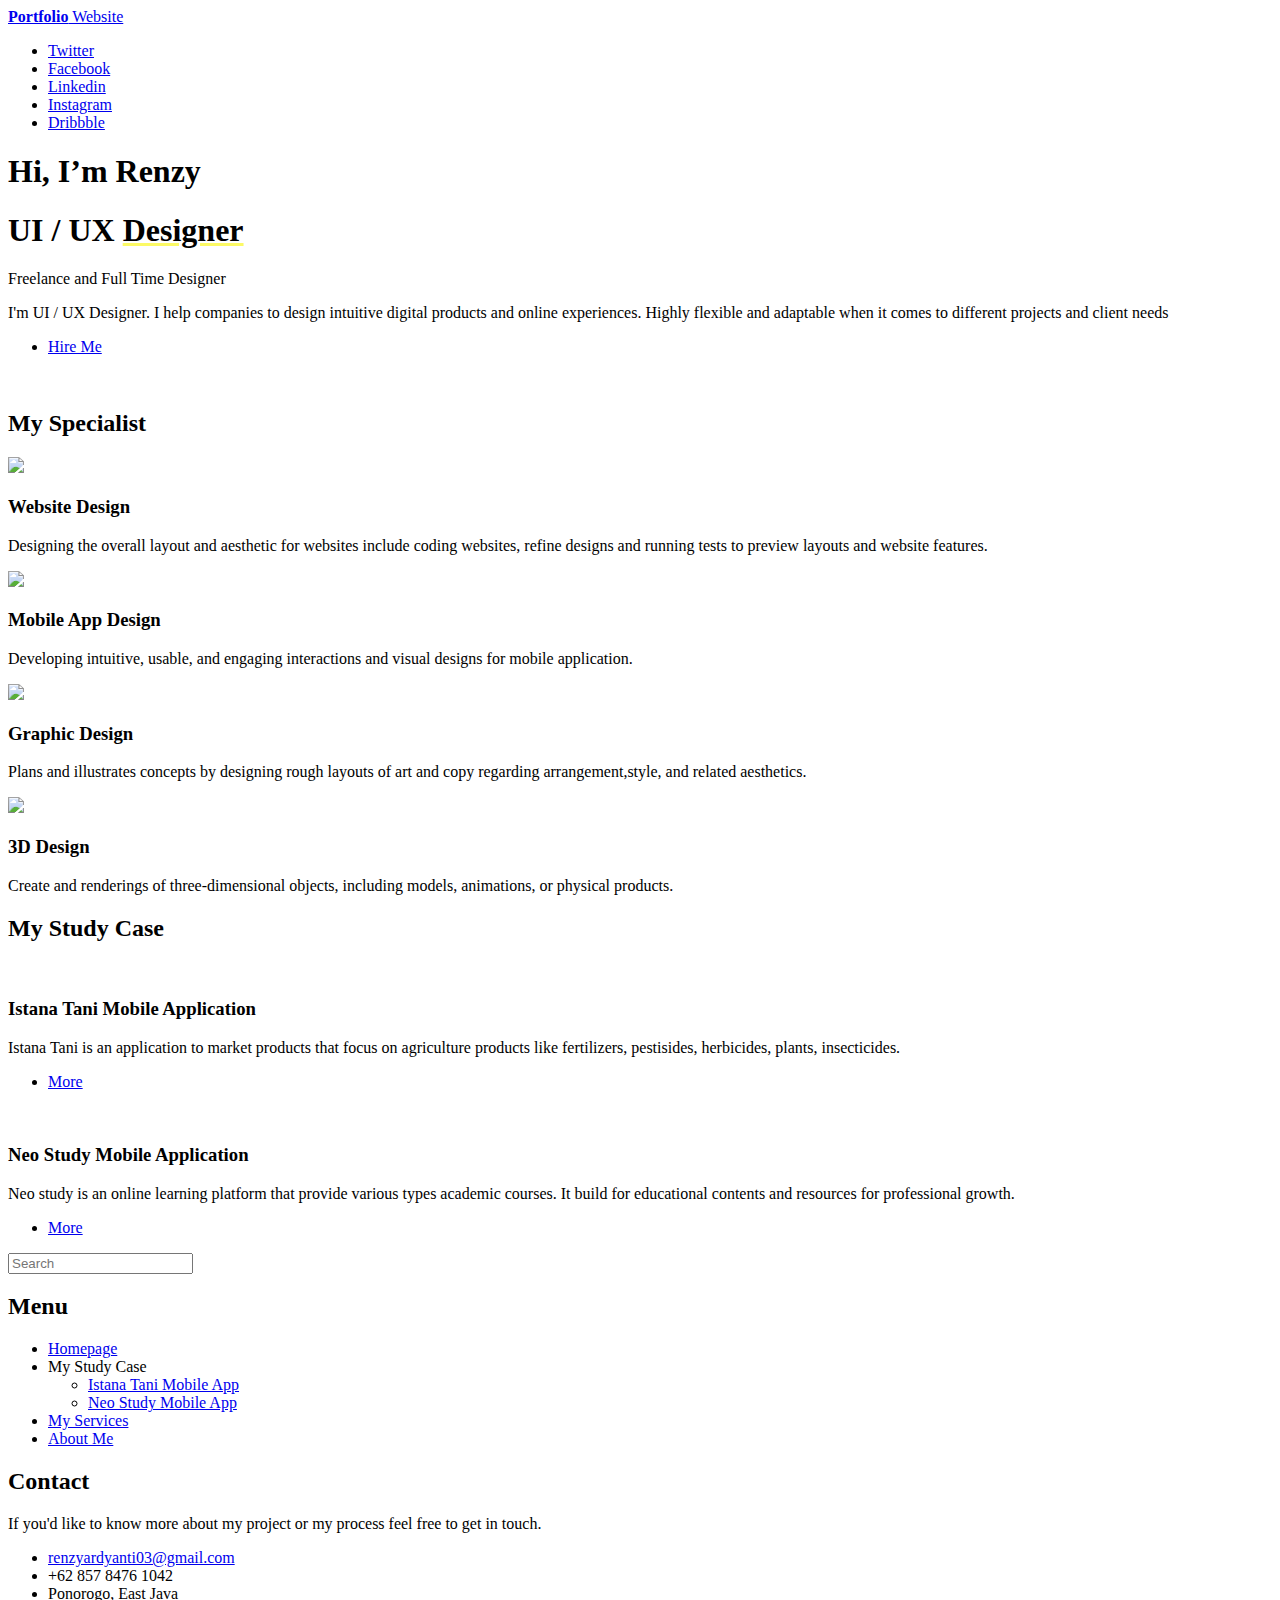
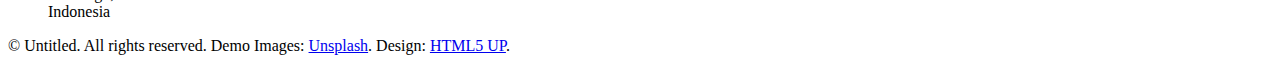
==== index.html @ 9e303e7f "Add files via upload" ====
<!DOCTYPE HTML>
<!--
	Editorial by HTML5 UP
	html5up.net | @ajlkn
	Free for personal and commercial use under the CCA 3.0 license (html5up.net/license)
-->
<html>
	<head>
		<title>Portofolio Website UI UX</title>
		<meta charset="utf-8" />
		<meta name="viewport" content="width=device-width, initial-scale=1, user-scalable=no" />
		<link rel="stylesheet" href="assets/css/main.css" />
	</head>
	<body class="is-preload">

		<!-- Wrapper -->
			<div id="wrapper">

				<!-- Main -->
					<div id="main">
						<div class="inner">

							<!-- Header -->
								<header id="header">
									<a href="index.html" class="logo"><strong>Portfolio</strong> Website</a>
									<ul class="icons">
										<li><a href="#" class="icon brands fa-twitter"><span class="label">Twitter</span></a></li>
										<li><a href="#" class="icon brands fa-facebook-f"><span class="label">Facebook</span></a></li>
										<li><a href="https://www.linkedin.com/in/renzyardyanti/" class="icon brands fa-linkedin"><span class="label">Linkedin</span></a></li>
										<li><a href="#" class="icon brands fa-instagram"><span class="label">Instagram</span></a></li>
										<li><a href="https://dribbble.com/ardya03" class="icon brands fa-dribbble"><span class="label">Dribbble</span></a></li>
									</ul>
								</header>

							<!-- Banner -->
								<section id="banner">
									<div class="content">
										<header>
											<h1>Hi, I’m Renzy</h1>
											<h1>UI / UX <u style="text-decoration-color:#fcfa65">Designer</u></h1>
											<p>Freelance and Full Time Designer</p>
										</header>
										<p>I'm UI / UX Designer. I help companies to design intuitive digital products and online experiences. Highly flexible and adaptable when it comes to different projects and client needs</p>
										<ul class="actions">
											<li><a href="about me.html" class="button big">Hire Me</a></li>
										</ul>
									</div>
									<span class="image object">
										<img src="images/illustration.png" alt="" />
									</span>
								</section>

							<!-- Section -->
								<section>
									<header class="major">
										<h2>My Specialist</h2>
									</header>
									<div class="features">
										<article>
											<img src="images/icon-web.png" class="icon" />
											<div class="content">
												<h3>Website Design</h3>
												<p>Designing the overall layout and aesthetic for websites include coding websites, refine designs and running tests to preview layouts and website features.</p>
											</div>
										</article>
										<article>
											<img src="images/icon-app.png" class="icon" />
											<div class="content">
												<h3>Mobile App Design</h3>
												<p>Developing intuitive, usable, and engaging interactions and visual designs for mobile application.</p>
											</div>
										</article>
										<article>
											<img src="images/icon-graphic.png" class="icon" />
											<div class="content">
												<h3>Graphic Design</h3>
												<p>Plans and illustrates concepts by designing rough layouts of art and copy regarding arrangement,style, and related aesthetics.</p>
											</div>
										</article>
										<article>
											<img src="images/icon-3d.png" class="icon" />
											<div class="content">
												<h3>3D Design</h3>
												<p>Create and renderings of three-dimensional objects, including models, animations, or physical products. </p>
											</div>
										</article>
									</div>
								</section>

							<!-- Section -->
								<section>
									<header class="major">
										<h2>My Study Case</h2>
									</header>
									<div class="posts">
										<article>
											<a href="istana tani.html"class="image"><img src="images/preview-app-1-1.jpg" alt=""class="image"/></a>
											<h3>Istana Tani Mobile Application</h3>
											<p>Istana Tani is an application to market products that focus on agriculture products like fertilizers, pestisides, herbicides, plants, insecticides.</p>
											<ul class="actions">
												<li><a href="istana tani.html" class="button">More</a></li>
											</ul>
										</article>
										<!--
										<article>
											<a href="pizza hop.html" class="image"><img src="images/pic02.jpg" alt="" /></a>
											<h3>Pizza Hop Mobile Application</h3>
											<p>Pizza Hop is an application to fulfiill customers needs for ordering food online and get the food delivery to their location.</p>
											<ul class="actions">
												<li><a href="pizza hop.html" class="button">More</a></li>
											</ul>
										</article> -->
										<article>
											<a href="#" class="image"><img src="images/preview-app-1-2.jpg" alt=""class="image"/></a>
											<h3>Neo Study Mobile Application</h3>
											<p>Neo study is an online learning platform that provide various types academic courses. It build for educational contents and resources for professional growth.</p>
											<ul class="actions">
												<li><a href="#" class="button">More</a></li>
											</ul>
										</article>
										
									</div>
								</section>

						</div>
					</div>

				<!-- Sidebar -->
					<div id="sidebar">
						<div class="inner">

							<!-- Search -->
								<section id="search" class="alt">
									<form method="post" action="#">
										<input type="text" name="query" id="query" placeholder="Search" />
									</form>
								</section>

							<!-- Menu -->
								<nav id="menu">
									<header class="major">
										<h2>Menu</h2>
									</header>
									<ul>
										<li><a href="index.html">Homepage</a></li>
								
										<li>
											<span class="opener">My Study Case</span>
											<ul>
												<li><a href="istana tani.html">Istana Tani Mobile App</a></li>
											<!--<li><a href="pizza hop.html">Pizza Hop Mobile App</a></li>-->
												<li><a href="#">Neo Study Mobile App</a></li>
										
											</ul>
										</li>
							
										<li><a href="my services.html">My Services</a></li>
										<li><a href="about me.html">About Me</a></li>
									</ul>
								</nav>

							<!-- Section 
								<section>
									<header class="major">
										<h2>Ante interdum</h2>
									</header>
									<div class="mini-posts">
										<article>
											<a href="#" class="image"><img src="images/pic07.jpg" alt="" /></a>
											<p>Aenean ornare velit lacus, ac varius enim lorem ullamcorper dolore aliquam.</p>
										</article>
										<article>
											<a href="#" class="image"><img src="images/pic08.jpg" alt="" /></a>
											<p>Aenean ornare velit lacus, ac varius enim lorem ullamcorper dolore aliquam.</p>
										</article>
										<article>
											<a href="#" class="image"><img src="images/pic09.jpg" alt="" /></a>
											<p>Aenean ornare velit lacus, ac varius enim lorem ullamcorper dolore aliquam.</p>
										</article>
									</div>
									<ul class="actions">
										<li><a href="#" class="button">More</a></li>
									</ul>
								</section> -->

							<!-- Section -->
								<section>
									<header class="major">
										<h2>Contact</h2>
									</header>
									<p>If you'd like to know more about my project or my process feel free to get in touch. 
									</p>
									<ul class="contact">
										<li class="icon solid fa-envelope"><a href="#">renzyardyanti03@gmail.com</a></li>
										<li class="icon solid fa-phone">+62 857 8476 1042 </li>
										<li class="icon solid fa-home">Ponorogo, East Java<br />
										Indonesia</li>
									</ul>
								</section>

							<!-- Footer -->
								<footer id="footer">
									<p class="copyright">&copy; Untitled. All rights reserved. Demo Images: <a href="https://unsplash.com">Unsplash</a>. Design: <a href="https://html5up.net">HTML5 UP</a>.</p>
								</footer>

						</div>
					</div>

			</div>

		<!-- Scripts -->
			<script src="assets/js/jquery.min.js"></script>
			<script src="assets/js/browser.min.js"></script>
			<script src="assets/js/breakpoints.min.js"></script>
			<script src="assets/js/util.js"></script>
			<script src="assets/js/main.js"></script>

	</body>
</html>
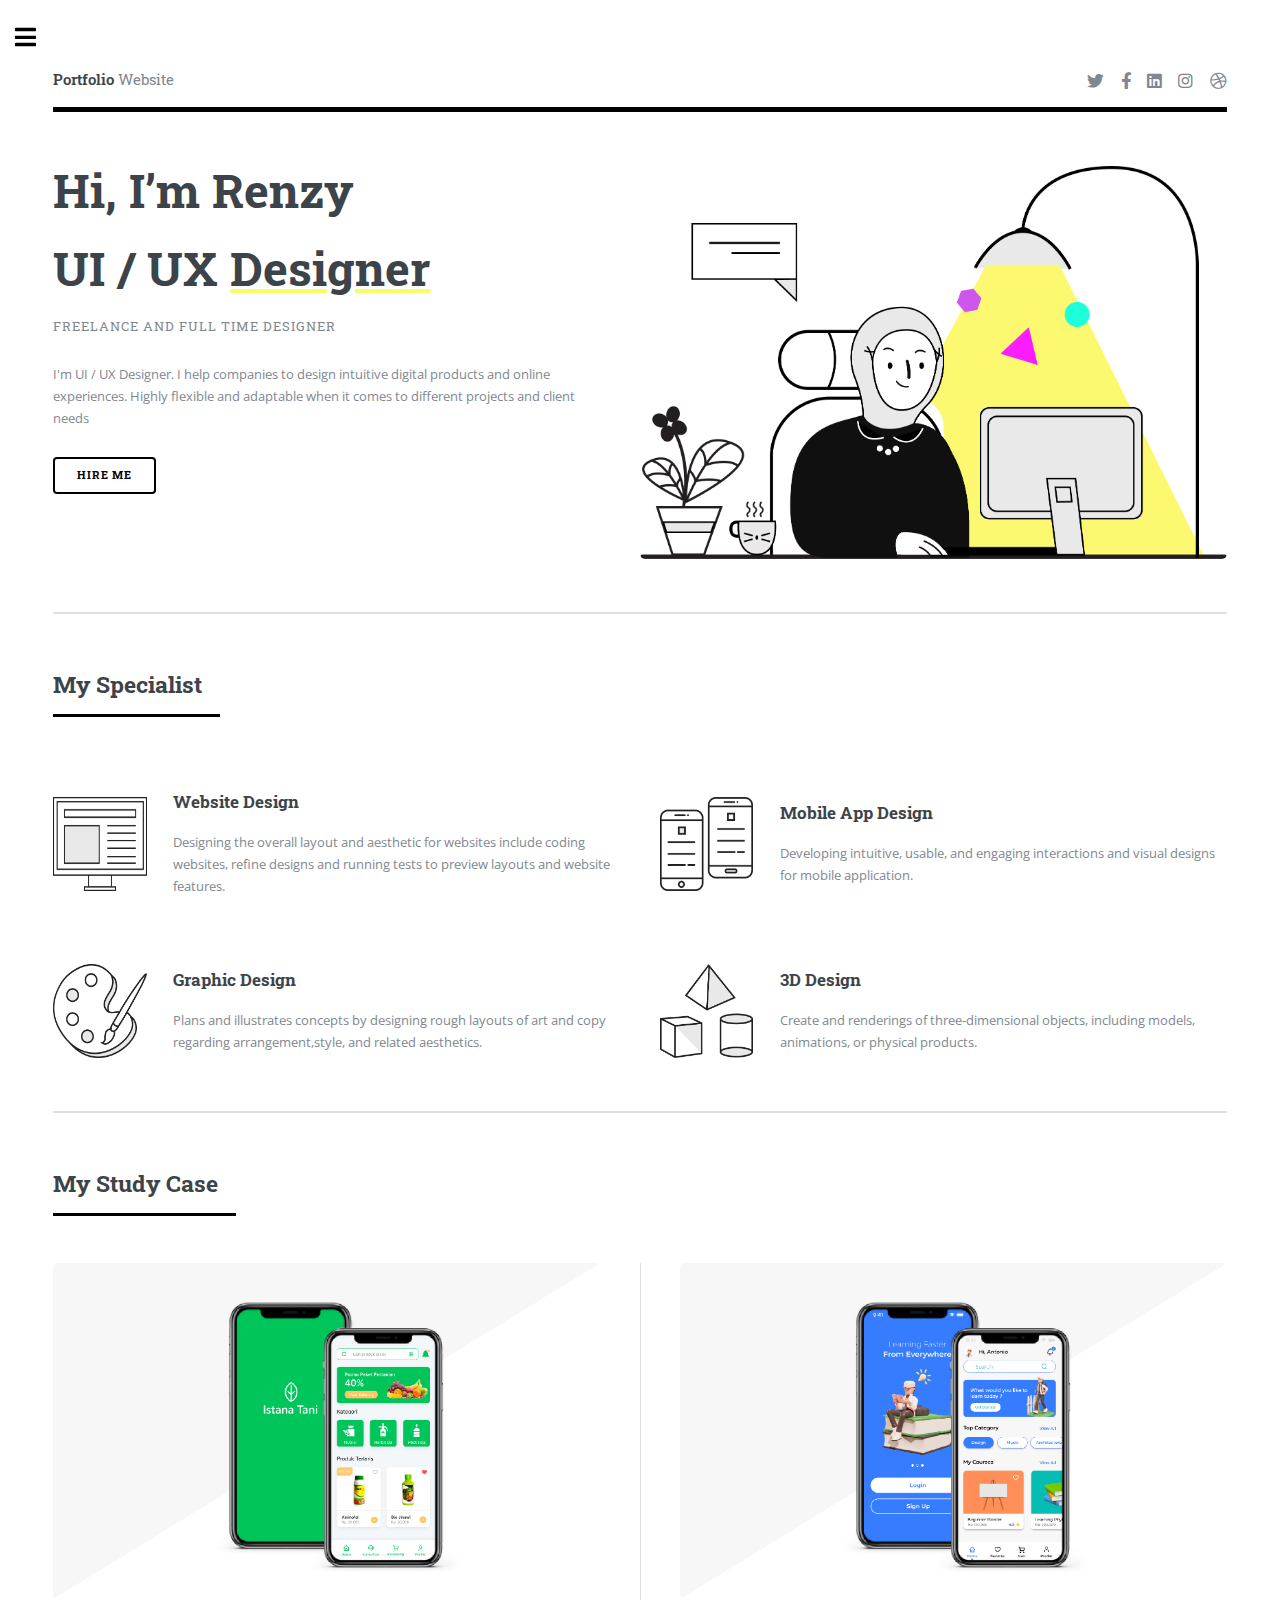
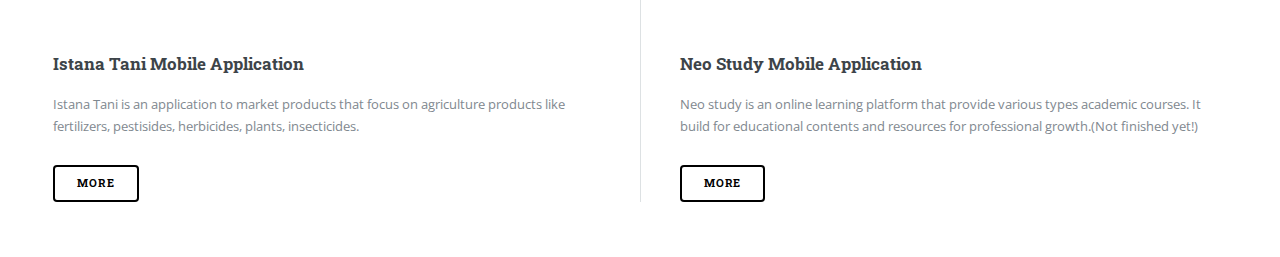
==== commit 014a2a00: "Update index.html" ====
--- a/index.html
+++ b/index.html
@@ -113,7 +113,7 @@
 										<article>
 											<a href="#" class="image"><img src="images/preview-app-1-2.jpg" alt=""class="image"/></a>
 											<h3>Neo Study Mobile Application</h3>
-											<p>Neo study is an online learning platform that provide various types academic courses. It build for educational contents and resources for professional growth.</p>
+											<p>Neo study is an online learning platform that provide various types academic courses. It build for educational contents and resources for professional growth.(Not finished yet!)</p>
 											<ul class="actions">
 												<li><a href="#" class="button">More</a></li>
 											</ul>
@@ -216,4 +216,4 @@
 			<script src="assets/js/main.js"></script>
 
 	</body>
-</html>+</html>
--- a/assets/css/main.css
+++ b/assets/css/main.css
@@ -0,0 +1,2320 @@
+@import url(fontawesome-all.min.css);
+@import url("https://fonts.googleapis.com/css?family=Open+Sans:400,600,400italic,600italic|Roboto+Slab:400,700");
+/*
+	Editorial by HTML5 UP
+	html5up.net | @ajlkn
+	Free for personal and commercial use under the CCA 3.0 license (html5up.net/license)
+*/
+html, body, div, span, applet, object,
+iframe, h1, h2, h3, h4, h5, h6, p, blockquote,
+pre, a, abbr, acronym, address, big, cite,
+code, del, dfn, em, img, ins, kbd, q, s, samp,
+small, strike, strong, sub, sup, tt, var, b,
+u, i, center, dl, dt, dd, ol, ul, li, fieldset,
+form, label, legend, table, caption, tbody,
+tfoot, thead, tr, th, td, article, aside,
+canvas, details, embed, figure, figcaption,
+footer, header, hgroup, menu, nav, output, ruby,
+section, summary, time, mark, audio, video {
+  margin: 0;
+  padding: 0;
+  border: 0;
+  font-size: 100%;
+  font: inherit;
+  vertical-align: baseline; }
+
+article, aside, details, figcaption, figure,
+footer, header, hgroup, menu, nav, section {
+  display: block; }
+
+body {
+  line-height: 1; }
+
+ol, ul {
+  list-style: none; }
+
+blockquote, q {
+  quotes: none; }
+  blockquote:before, blockquote:after, q:before, q:after {
+    content: '';
+    content: none; }
+
+table {
+  border-collapse: collapse;
+  border-spacing: 0; }
+
+body {
+  -webkit-text-size-adjust: none; }
+
+mark {
+  background-color: transparent;
+  color: inherit; }
+
+input::-moz-focus-inner {
+  border: 0;
+  padding: 0; }
+
+input, select, textarea {
+  -moz-appearance: none;
+  -webkit-appearance: none;
+  -ms-appearance: none;
+  appearance: none; }
+
+/* Basic */
+@-ms-viewport {
+  width: device-width; }
+
+body {
+  -ms-overflow-style: scrollbar; }
+
+@media screen and (max-width: 480px) {
+  html, body {
+    min-width: 320px; } }
+
+html {
+  box-sizing: border-box; }
+
+*, *:before, *:after {
+  box-sizing: inherit; }
+
+body {
+  background: #ffffff; }
+  body.is-preload *, body.is-preload *:before, body.is-preload *:after, body.is-resizing *, body.is-resizing *:before, body.is-resizing *:after {
+    -moz-animation: none !important;
+    -webkit-animation: none !important;
+    -ms-animation: none !important;
+    animation: none !important;
+    -moz-transition: none !important;
+    -webkit-transition: none !important;
+    -ms-transition: none !important;
+    transition: none !important; }
+
+/* Type */
+body, input, select, textarea {
+  color: #7f888f;
+  font-family: "Open Sans", sans-serif;
+  font-size: 13pt;
+  font-weight: 400;
+  line-height: 1.65; }
+  @media screen and (max-width: 1680px) {
+    body, input, select, textarea {
+      font-size: 11pt; } }
+  @media screen and (max-width: 1280px) {
+    body, input, select, textarea {
+      font-size: 10pt; } }
+  @media screen and (max-width: 360px) {
+    body, input, select, textarea {
+      font-size: 9pt; } }
+
+a {
+  -moz-transition: color 0.2s ease-in-out, border-bottom-color 0.2s ease-in-out;
+  -webkit-transition: color 0.2s ease-in-out, border-bottom-color 0.2s ease-in-out;
+  -ms-transition: color 0.2s ease-in-out, border-bottom-color 0.2s ease-in-out;
+  transition: color 0.2s ease-in-out, border-bottom-color 0.2s ease-in-out;
+  border-bottom: dotted 1px;
+  color: #000000;
+  text-decoration: none; }
+  a:hover {
+    border-bottom-color: #000000;
+    color: #000000 !important; }
+    a:hover strong {
+      color: inherit; }
+
+strong, b {
+  color: #3d4449;
+  font-weight: 600; }
+
+em, i {
+  font-style: italic; }
+
+p {
+  margin: 0 0 2em 0; }
+
+h1, h2, h3, h4, h5, h6 {
+  color: #3d4449;
+  font-family: "Roboto Slab", serif;
+  font-weight: 700;
+  line-height: 1.5;
+  margin: 0 0 1em 0; }
+  h1 a, h2 a, h3 a, h4 a, h5 a, h6 a {
+    color: inherit;
+    text-decoration: none;
+    border-bottom: 0; }
+
+h1 {
+  font-size: 4em;
+  margin: 0 0 0.5em 0;
+  line-height: 1.3; }
+
+h2 {
+  font-size: 1.75em; }
+
+h3 {
+  font-size: 1.25em; }
+
+h4 {
+  font-size: 1.1em; }
+
+h5 {
+  font-size: 0.9em; }
+
+h6 {
+  font-size: 0.7em; }
+
+@media screen and (max-width: 1680px) {
+  h1 {
+    font-size: 3.5em; } }
+
+@media screen and (max-width: 980px) {
+  h1 {
+    font-size: 3.25em; } }
+
+@media screen and (max-width: 736px) {
+  h1 {
+    font-size: 2em;
+    line-height: 1.4; }
+  h2 {
+    font-size: 1.5em; } }
+
+sub {
+  font-size: 0.8em;
+  position: relative;
+  top: 0.5em; }
+
+sup {
+  font-size: 0.8em;
+  position: relative;
+  top: -0.5em; }
+
+blockquote {
+  border-left: solid 3px rgba(210, 215, 217, 0.75);
+  font-style: italic;
+  margin: 0 0 2em 0;
+  padding: 0.5em 0 0.5em 2em; }
+
+code {
+  background: rgba(230, 235, 237, 0.25);
+  border-radius: 0.375em;
+  border: solid 1px rgba(210, 215, 217, 0.75);
+  font-family: "Courier New", monospace;
+  font-size: 0.9em;
+  margin: 0 0.25em;
+  padding: 0.25em 0.65em; }
+
+pre {
+  -webkit-overflow-scrolling: touch;
+  font-family: "Courier New", monospace;
+  font-size: 0.9em;
+  margin: 0 0 2em 0; }
+  pre code {
+    display: block;
+    line-height: 1.75;
+    padding: 1em 1.5em;
+    overflow-x: auto; }
+
+hr {
+  border: 0;
+  border-bottom: solid 1px rgba(210, 215, 217, 0.75);
+  margin: 2em 0; }
+  hr.major {
+    margin: 3em 0; }
+
+.align-left {
+  text-align: left; }
+
+.align-center {
+  text-align: center; }
+
+.align-right {
+  text-align: right; }
+
+/* Row */
+.row {
+  display: flex;
+  flex-wrap: wrap;
+  box-sizing: border-box;
+  align-items: stretch; }
+  .row > * {
+    box-sizing: border-box; }
+  .row.gtr-uniform > * > :last-child {
+    margin-bottom: 0; }
+  .row.aln-left {
+    justify-content: flex-start; }
+  .row.aln-center {
+    justify-content: center; }
+  .row.aln-right {
+    justify-content: flex-end; }
+  .row.aln-top {
+    align-items: flex-start; }
+  .row.aln-middle {
+    align-items: center; }
+  .row.aln-bottom {
+    align-items: flex-end; }
+  .row > .imp {
+    order: -1; }
+  .row > .col-1 {
+    width: 8.33333%; }
+  .row > .off-1 {
+    margin-left: 8.33333%; }
+  .row > .col-2 {
+    width: 16.66667%; }
+  .row > .off-2 {
+    margin-left: 16.66667%; }
+  .row > .col-3 {
+    width: 25%; }
+  .row > .off-3 {
+    margin-left: 25%; }
+  .row > .col-4 {
+    width: 33.33333%; }
+  .row > .off-4 {
+    margin-left: 33.33333%; }
+  .row > .col-5 {
+    width: 41.66667%; }
+  .row > .off-5 {
+    margin-left: 41.66667%; }
+  .row > .col-6 {
+    width: 50%; }
+  .row > .off-6 {
+    margin-left: 50%; }
+  .row > .col-7 {
+    width: 58.33333%; }
+  .row > .off-7 {
+    margin-left: 58.33333%; }
+  .row > .col-8 {
+    width: 66.66667%; }
+  .row > .off-8 {
+    margin-left: 66.66667%; }
+  .row > .col-9 {
+    width: 75%; }
+  .row > .off-9 {
+    margin-left: 75%; }
+  .row > .col-10 {
+    width: 83.33333%; }
+  .row > .off-10 {
+    margin-left: 83.33333%; }
+  .row > .col-11 {
+    width: 91.66667%; }
+  .row > .off-11 {
+    margin-left: 91.66667%; }
+  .row > .col-12 {
+    width: 100%; }
+  .row > .off-12 {
+    margin-left: 100%; }
+  .row.gtr-0 {
+    margin-top: 0;
+    margin-left: 0em; }
+    .row.gtr-0 > * {
+      padding: 0 0 0 0em; }
+    .row.gtr-0.gtr-uniform {
+      margin-top: 0em; }
+      .row.gtr-0.gtr-uniform > * {
+        padding-top: 0em; }
+  .row.gtr-25 {
+    margin-top: 0;
+    margin-left: -0.375em; }
+    .row.gtr-25 > * {
+      padding: 0 0 0 0.375em; }
+    .row.gtr-25.gtr-uniform {
+      margin-top: -0.375em; }
+      .row.gtr-25.gtr-uniform > * {
+        padding-top: 0.375em; }
+  .row.gtr-50 {
+    margin-top: 0;
+    margin-left: -0.75em; }
+    .row.gtr-50 > * {
+      padding: 0 0 0 0.75em; }
+    .row.gtr-50.gtr-uniform {
+      margin-top: -0.75em; }
+      .row.gtr-50.gtr-uniform > * {
+        padding-top: 0.75em; }
+  .row {
+    margin-top: 0;
+    margin-left: -1.5em; }
+    .row > * {
+      padding: 0 0 0 1.5em; }
+    .row.gtr-uniform {
+      margin-top: -1.5em; }
+      .row.gtr-uniform > * {
+        padding-top: 1.5em; }
+  .row.gtr-150 {
+    margin-top: 0;
+    margin-left: -2.25em; }
+    .row.gtr-150 > * {
+      padding: 0 0 0 2.25em; }
+    .row.gtr-150.gtr-uniform {
+      margin-top: -2.25em; }
+      .row.gtr-150.gtr-uniform > * {
+        padding-top: 2.25em; }
+  .row.gtr-200 {
+    margin-top: 0;
+    margin-left: -3em; }
+    .row.gtr-200 > * {
+      padding: 0 0 0 3em; }
+    .row.gtr-200.gtr-uniform {
+      margin-top: -3em; }
+      .row.gtr-200.gtr-uniform > * {
+        padding-top: 3em; }
+  @media screen and (max-width: 1680px) {
+    .row {
+      display: flex;
+      flex-wrap: wrap;
+      box-sizing: border-box;
+      align-items: stretch; }
+      .row > * {
+        box-sizing: border-box; }
+      .row.gtr-uniform > * > :last-child {
+        margin-bottom: 0; }
+      .row.aln-left {
+        justify-content: flex-start; }
+      .row.aln-center {
+        justify-content: center; }
+      .row.aln-right {
+        justify-content: flex-end; }
+      .row.aln-top {
+        align-items: flex-start; }
+      .row.aln-middle {
+        align-items: center; }
+      .row.aln-bottom {
+        align-items: flex-end; }
+      .row > .imp-xlarge {
+        order: -1; }
+      .row > .col-1-xlarge {
+        width: 8.33333%; }
+      .row > .off-1-xlarge {
+        margin-left: 8.33333%; }
+      .row > .col-2-xlarge {
+        width: 16.66667%; }
+      .row > .off-2-xlarge {
+        margin-left: 16.66667%; }
+      .row > .col-3-xlarge {
+        width: 25%; }
+      .row > .off-3-xlarge {
+        margin-left: 25%; }
+      .row > .col-4-xlarge {
+        width: 33.33333%; }
+      .row > .off-4-xlarge {
+        margin-left: 33.33333%; }
+      .row > .col-5-xlarge {
+        width: 41.66667%; }
+      .row > .off-5-xlarge {
+        margin-left: 41.66667%; }
+      .row > .col-6-xlarge {
+        width: 50%; }
+      .row > .off-6-xlarge {
+        margin-left: 50%; }
+      .row > .col-7-xlarge {
+        width: 58.33333%; }
+      .row > .off-7-xlarge {
+        margin-left: 58.33333%; }
+      .row > .col-8-xlarge {
+        width: 66.66667%; }
+      .row > .off-8-xlarge {
+        margin-left: 66.66667%; }
+      .row > .col-9-xlarge {
+        width: 75%; }
+      .row > .off-9-xlarge {
+        margin-left: 75%; }
+      .row > .col-10-xlarge {
+        width: 83.33333%; }
+      .row > .off-10-xlarge {
+        margin-left: 83.33333%; }
+      .row > .col-11-xlarge {
+        width: 91.66667%; }
+      .row > .off-11-xlarge {
+        margin-left: 91.66667%; }
+      .row > .col-12-xlarge {
+        width: 100%; }
+      .row > .off-12-xlarge {
+        margin-left: 100%; }
+      .row.gtr-0 {
+        margin-top: 0;
+        margin-left: 0em; }
+        .row.gtr-0 > * {
+          padding: 0 0 0 0em; }
+        .row.gtr-0.gtr-uniform {
+          margin-top: 0em; }
+          .row.gtr-0.gtr-uniform > * {
+            padding-top: 0em; }
+      .row.gtr-25 {
+        margin-top: 0;
+        margin-left: -0.375em; }
+        .row.gtr-25 > * {
+          padding: 0 0 0 0.375em; }
+        .row.gtr-25.gtr-uniform {
+          margin-top: -0.375em; }
+          .row.gtr-25.gtr-uniform > * {
+            padding-top: 0.375em; }
+      .row.gtr-50 {
+        margin-top: 0;
+        margin-left: -0.75em; }
+        .row.gtr-50 > * {
+          padding: 0 0 0 0.75em; }
+        .row.gtr-50.gtr-uniform {
+          margin-top: -0.75em; }
+          .row.gtr-50.gtr-uniform > * {
+            padding-top: 0.75em; }
+      .row {
+        margin-top: 0;
+        margin-left: -1.5em; }
+        .row > * {
+          padding: 0 0 0 1.5em; }
+        .row.gtr-uniform {
+          margin-top: -1.5em; }
+          .row.gtr-uniform > * {
+            padding-top: 1.5em; }
+      .row.gtr-150 {
+        margin-top: 0;
+        margin-left: -2.25em; }
+        .row.gtr-150 > * {
+          padding: 0 0 0 2.25em; }
+        .row.gtr-150.gtr-uniform {
+          margin-top: -2.25em; }
+          .row.gtr-150.gtr-uniform > * {
+            padding-top: 2.25em; }
+      .row.gtr-200 {
+        margin-top: 0;
+        margin-left: -3em; }
+        .row.gtr-200 > * {
+          padding: 0 0 0 3em; }
+        .row.gtr-200.gtr-uniform {
+          margin-top: -3em; }
+          .row.gtr-200.gtr-uniform > * {
+            padding-top: 3em; } }
+  @media screen and (max-width: 1280px) {
+    .row {
+      display: flex;
+      flex-wrap: wrap;
+      box-sizing: border-box;
+      align-items: stretch; }
+      .row > * {
+        box-sizing: border-box; }
+      .row.gtr-uniform > * > :last-child {
+        margin-bottom: 0; }
+      .row.aln-left {
+        justify-content: flex-start; }
+      .row.aln-center {
+        justify-content: center; }
+      .row.aln-right {
+        justify-content: flex-end; }
+      .row.aln-top {
+        align-items: flex-start; }
+      .row.aln-middle {
+        align-items: center; }
+      .row.aln-bottom {
+        align-items: flex-end; }
+      .row > .imp-large {
+        order: -1; }
+      .row > .col-1-large {
+        width: 8.33333%; }
+      .row > .off-1-large {
+        margin-left: 8.33333%; }
+      .row > .col-2-large {
+        width: 16.66667%; }
+      .row > .off-2-large {
+        margin-left: 16.66667%; }
+      .row > .col-3-large {
+        width: 25%; }
+      .row > .off-3-large {
+        margin-left: 25%; }
+      .row > .col-4-large {
+        width: 33.33333%; }
+      .row > .off-4-large {
+        margin-left: 33.33333%; }
+      .row > .col-5-large {
+        width: 41.66667%; }
+      .row > .off-5-large {
+        margin-left: 41.66667%; }
+      .row > .col-6-large {
+        width: 50%; }
+      .row > .off-6-large {
+        margin-left: 50%; }
+      .row > .col-7-large {
+        width: 58.33333%; }
+      .row > .off-7-large {
+        margin-left: 58.33333%; }
+      .row > .col-8-large {
+        width: 66.66667%; }
+      .row > .off-8-large {
+        margin-left: 66.66667%; }
+      .row > .col-9-large {
+        width: 75%; }
+      .row > .off-9-large {
+        margin-left: 75%; }
+      .row > .col-10-large {
+        width: 83.33333%; }
+      .row > .off-10-large {
+        margin-left: 83.33333%; }
+      .row > .col-11-large {
+        width: 91.66667%; }
+      .row > .off-11-large {
+        margin-left: 91.66667%; }
+      .row > .col-12-large {
+        width: 100%; }
+      .row > .off-12-large {
+        margin-left: 100%; }
+      .row.gtr-0 {
+        margin-top: 0;
+        margin-left: 0em; }
+        .row.gtr-0 > * {
+          padding: 0 0 0 0em; }
+        .row.gtr-0.gtr-uniform {
+          margin-top: 0em; }
+          .row.gtr-0.gtr-uniform > * {
+            padding-top: 0em; }
+      .row.gtr-25 {
+        margin-top: 0;
+        margin-left: -0.375em; }
+        .row.gtr-25 > * {
+          padding: 0 0 0 0.375em; }
+        .row.gtr-25.gtr-uniform {
+          margin-top: -0.375em; }
+          .row.gtr-25.gtr-uniform > * {
+            padding-top: 0.375em; }
+      .row.gtr-50 {
+        margin-top: 0;
+        margin-left: -0.75em; }
+        .row.gtr-50 > * {
+          padding: 0 0 0 0.75em; }
+        .row.gtr-50.gtr-uniform {
+          margin-top: -0.75em; }
+          .row.gtr-50.gtr-uniform > * {
+            padding-top: 0.75em; }
+      .row {
+        margin-top: 0;
+        margin-left: -1.5em; }
+        .row > * {
+          padding: 0 0 0 1.5em; }
+        .row.gtr-uniform {
+          margin-top: -1.5em; }
+          .row.gtr-uniform > * {
+            padding-top: 1.5em; }
+      .row.gtr-150 {
+        margin-top: 0;
+        margin-left: -2.25em; }
+        .row.gtr-150 > * {
+          padding: 0 0 0 2.25em; }
+        .row.gtr-150.gtr-uniform {
+          margin-top: -2.25em; }
+          .row.gtr-150.gtr-uniform > * {
+            padding-top: 2.25em; }
+      .row.gtr-200 {
+        margin-top: 0;
+        margin-left: -3em; }
+        .row.gtr-200 > * {
+          padding: 0 0 0 3em; }
+        .row.gtr-200.gtr-uniform {
+          margin-top: -3em; }
+          .row.gtr-200.gtr-uniform > * {
+            padding-top: 3em; } }
+  @media screen and (max-width: 980px) {
+    .row {
+      display: flex;
+      flex-wrap: wrap;
+      box-sizing: border-box;
+      align-items: stretch; }
+      .row > * {
+        box-sizing: border-box; }
+      .row.gtr-uniform > * > :last-child {
+        margin-bottom: 0; }
+      .row.aln-left {
+        justify-content: flex-start; }
+      .row.aln-center {
+        justify-content: center; }
+      .row.aln-right {
+        justify-content: flex-end; }
+      .row.aln-top {
+        align-items: flex-start; }
+      .row.aln-middle {
+        align-items: center; }
+      .row.aln-bottom {
+        align-items: flex-end; }
+      .row > .imp-medium {
+        order: -1; }
+      .row > .col-1-medium {
+        width: 8.33333%; }
+      .row > .off-1-medium {
+        margin-left: 8.33333%; }
+      .row > .col-2-medium {
+        width: 16.66667%; }
+      .row > .off-2-medium {
+        margin-left: 16.66667%; }
+      .row > .col-3-medium {
+        width: 25%; }
+      .row > .off-3-medium {
+        margin-left: 25%; }
+      .row > .col-4-medium {
+        width: 33.33333%; }
+      .row > .off-4-medium {
+        margin-left: 33.33333%; }
+      .row > .col-5-medium {
+        width: 41.66667%; }
+      .row > .off-5-medium {
+        margin-left: 41.66667%; }
+      .row > .col-6-medium {
+        width: 50%; }
+      .row > .off-6-medium {
+        margin-left: 50%; }
+      .row > .col-7-medium {
+        width: 58.33333%; }
+      .row > .off-7-medium {
+        margin-left: 58.33333%; }
+      .row > .col-8-medium {
+        width: 66.66667%; }
+      .row > .off-8-medium {
+        margin-left: 66.66667%; }
+      .row > .col-9-medium {
+        width: 75%; }
+      .row > .off-9-medium {
+        margin-left: 75%; }
+      .row > .col-10-medium {
+        width: 83.33333%; }
+      .row > .off-10-medium {
+        margin-left: 83.33333%; }
+      .row > .col-11-medium {
+        width: 91.66667%; }
+      .row > .off-11-medium {
+        margin-left: 91.66667%; }
+      .row > .col-12-medium {
+        width: 100%; }
+      .row > .off-12-medium {
+        margin-left: 100%; }
+      .row.gtr-0 {
+        margin-top: 0;
+        margin-left: 0em; }
+        .row.gtr-0 > * {
+          padding: 0 0 0 0em; }
+        .row.gtr-0.gtr-uniform {
+          margin-top: 0em; }
+          .row.gtr-0.gtr-uniform > * {
+            padding-top: 0em; }
+      .row.gtr-25 {
+        margin-top: 0;
+        margin-left: -0.375em; }
+        .row.gtr-25 > * {
+          padding: 0 0 0 0.375em; }
+        .row.gtr-25.gtr-uniform {
+          margin-top: -0.375em; }
+          .row.gtr-25.gtr-uniform > * {
+            padding-top: 0.375em; }
+      .row.gtr-50 {
+        margin-top: 0;
+        margin-left: -0.75em; }
+        .row.gtr-50 > * {
+          padding: 0 0 0 0.75em; }
+        .row.gtr-50.gtr-uniform {
+          margin-top: -0.75em; }
+          .row.gtr-50.gtr-uniform > * {
+            padding-top: 0.75em; }
+      .row {
+        margin-top: 0;
+        margin-left: -1.5em; }
+        .row > * {
+          padding: 0 0 0 1.5em; }
+        .row.gtr-uniform {
+          margin-top: -1.5em; }
+          .row.gtr-uniform > * {
+            padding-top: 1.5em; }
+      .row.gtr-150 {
+        margin-top: 0;
+        margin-left: -2.25em; }
+        .row.gtr-150 > * {
+          padding: 0 0 0 2.25em; }
+        .row.gtr-150.gtr-uniform {
+          margin-top: -2.25em; }
+          .row.gtr-150.gtr-uniform > * {
+            padding-top: 2.25em; }
+      .row.gtr-200 {
+        margin-top: 0;
+        margin-left: -3em; }
+        .row.gtr-200 > * {
+          padding: 0 0 0 3em; }
+        .row.gtr-200.gtr-uniform {
+          margin-top: -3em; }
+          .row.gtr-200.gtr-uniform > * {
+            padding-top: 3em; } }
+  @media screen and (max-width: 736px) {
+    .row {
+      display: flex;
+      flex-wrap: wrap;
+      box-sizing: border-box;
+      align-items: stretch; }
+      .row > * {
+        box-sizing: border-box; }
+      .row.gtr-uniform > * > :last-child {
+        margin-bottom: 0; }
+      .row.aln-left {
+        justify-content: flex-start; }
+      .row.aln-center {
+        justify-content: center; }
+      .row.aln-right {
+        justify-content: flex-end; }
+      .row.aln-top {
+        align-items: flex-start; }
+      .row.aln-middle {
+        align-items: center; }
+      .row.aln-bottom {
+        align-items: flex-end; }
+      .row > .imp-small {
+        order: -1; }
+      .row > .col-1-small {
+        width: 8.33333%; }
+      .row > .off-1-small {
+        margin-left: 8.33333%; }
+      .row > .col-2-small {
+        width: 16.66667%; }
+      .row > .off-2-small {
+        margin-left: 16.66667%; }
+      .row > .col-3-small {
+        width: 25%; }
+      .row > .off-3-small {
+        margin-left: 25%; }
+      .row > .col-4-small {
+        width: 33.33333%; }
+      .row > .off-4-small {
+        margin-left: 33.33333%; }
+      .row > .col-5-small {
+        width: 41.66667%; }
+      .row > .off-5-small {
+        margin-left: 41.66667%; }
+      .row > .col-6-small {
+        width: 50%; }
+      .row > .off-6-small {
+        margin-left: 50%; }
+      .row > .col-7-small {
+        width: 58.33333%; }
+      .row > .off-7-small {
+        margin-left: 58.33333%; }
+      .row > .col-8-small {
+        width: 66.66667%; }
+      .row > .off-8-small {
+        margin-left: 66.66667%; }
+      .row > .col-9-small {
+        width: 75%; }
+      .row > .off-9-small {
+        margin-left: 75%; }
+      .row > .col-10-small {
+        width: 83.33333%; }
+      .row > .off-10-small {
+        margin-left: 83.33333%; }
+      .row > .col-11-small {
+        width: 91.66667%; }
+      .row > .off-11-small {
+        margin-left: 91.66667%; }
+      .row > .col-12-small {
+        width: 100%; }
+      .row > .off-12-small {
+        margin-left: 100%; }
+      .row.gtr-0 {
+        margin-top: 0;
+        margin-left: 0em; }
+        .row.gtr-0 > * {
+          padding: 0 0 0 0em; }
+        .row.gtr-0.gtr-uniform {
+          margin-top: 0em; }
+          .row.gtr-0.gtr-uniform > * {
+            padding-top: 0em; }
+      .row.gtr-25 {
+        margin-top: 0;
+        margin-left: -0.375em; }
+        .row.gtr-25 > * {
+          padding: 0 0 0 0.375em; }
+        .row.gtr-25.gtr-uniform {
+          margin-top: -0.375em; }
+          .row.gtr-25.gtr-uniform > * {
+            padding-top: 0.375em; }
+      .row.gtr-50 {
+        margin-top: 0;
+        margin-left: -0.75em; }
+        .row.gtr-50 > * {
+          padding: 0 0 0 0.75em; }
+        .row.gtr-50.gtr-uniform {
+          margin-top: -0.75em; }
+          .row.gtr-50.gtr-uniform > * {
+            padding-top: 0.75em; }
+      .row {
+        margin-top: 0;
+        margin-left: -1.5em; }
+        .row > * {
+          padding: 0 0 0 1.5em; }
+        .row.gtr-uniform {
+          margin-top: -1.5em; }
+          .row.gtr-uniform > * {
+            padding-top: 1.5em; }
+      .row.gtr-150 {
+        margin-top: 0;
+        margin-left: -2.25em; }
+        .row.gtr-150 > * {
+          padding: 0 0 0 2.25em; }
+        .row.gtr-150.gtr-uniform {
+          margin-top: -2.25em; }
+          .row.gtr-150.gtr-uniform > * {
+            padding-top: 2.25em; }
+      .row.gtr-200 {
+        margin-top: 0;
+        margin-left: -3em; }
+        .row.gtr-200 > * {
+          padding: 0 0 0 3em; }
+        .row.gtr-200.gtr-uniform {
+          margin-top: -3em; }
+          .row.gtr-200.gtr-uniform > * {
+            padding-top: 3em; } }
+  @media screen and (max-width: 480px) {
+    .row {
+      display: flex;
+      flex-wrap: wrap;
+      box-sizing: border-box;
+      align-items: stretch; }
+      .row > * {
+        box-sizing: border-box; }
+      .row.gtr-uniform > * > :last-child {
+        margin-bottom: 0; }
+      .row.aln-left {
+        justify-content: flex-start; }
+      .row.aln-center {
+        justify-content: center; }
+      .row.aln-right {
+        justify-content: flex-end; }
+      .row.aln-top {
+        align-items: flex-start; }
+      .row.aln-middle {
+        align-items: center; }
+      .row.aln-bottom {
+        align-items: flex-end; }
+      .row > .imp-xsmall {
+        order: -1; }
+      .row > .col-1-xsmall {
+        width: 8.33333%; }
+      .row > .off-1-xsmall {
+        margin-left: 8.33333%; }
+      .row > .col-2-xsmall {
+        width: 16.66667%; }
+      .row > .off-2-xsmall {
+        margin-left: 16.66667%; }
+      .row > .col-3-xsmall {
+        width: 25%; }
+      .row > .off-3-xsmall {
+        margin-left: 25%; }
+      .row > .col-4-xsmall {
+        width: 33.33333%; }
+      .row > .off-4-xsmall {
+        margin-left: 33.33333%; }
+      .row > .col-5-xsmall {
+        width: 41.66667%; }
+      .row > .off-5-xsmall {
+        margin-left: 41.66667%; }
+      .row > .col-6-xsmall {
+        width: 50%; }
+      .row > .off-6-xsmall {
+        margin-left: 50%; }
+      .row > .col-7-xsmall {
+        width: 58.33333%; }
+      .row > .off-7-xsmall {
+        margin-left: 58.33333%; }
+      .row > .col-8-xsmall {
+        width: 66.66667%; }
+      .row > .off-8-xsmall {
+        margin-left: 66.66667%; }
+      .row > .col-9-xsmall {
+        width: 75%; }
+      .row > .off-9-xsmall {
+        margin-left: 75%; }
+      .row > .col-10-xsmall {
+        width: 83.33333%; }
+      .row > .off-10-xsmall {
+        margin-left: 83.33333%; }
+      .row > .col-11-xsmall {
+        width: 91.66667%; }
+      .row > .off-11-xsmall {
+        margin-left: 91.66667%; }
+      .row > .col-12-xsmall {
+        width: 100%; }
+      .row > .off-12-xsmall {
+        margin-left: 100%; }
+      .row.gtr-0 {
+        margin-top: 0;
+        margin-left: 0em; }
+        .row.gtr-0 > * {
+          padding: 0 0 0 0em; }
+        .row.gtr-0.gtr-uniform {
+          margin-top: 0em; }
+          .row.gtr-0.gtr-uniform > * {
+            padding-top: 0em; }
+      .row.gtr-25 {
+        margin-top: 0;
+        margin-left: -0.375em; }
+        .row.gtr-25 > * {
+          padding: 0 0 0 0.375em; }
+        .row.gtr-25.gtr-uniform {
+          margin-top: -0.375em; }
+          .row.gtr-25.gtr-uniform > * {
+            padding-top: 0.375em; }
+      .row.gtr-50 {
+        margin-top: 0;
+        margin-left: -0.75em; }
+        .row.gtr-50 > * {
+          padding: 0 0 0 0.75em; }
+        .row.gtr-50.gtr-uniform {
+          margin-top: -0.75em; }
+          .row.gtr-50.gtr-uniform > * {
+            padding-top: 0.75em; }
+      .row {
+        margin-top: 0;
+        margin-left: -1.5em; }
+        .row > * {
+          padding: 0 0 0 1.5em; }
+        .row.gtr-uniform {
+          margin-top: -1.5em; }
+          .row.gtr-uniform > * {
+            padding-top: 1.5em; }
+      .row.gtr-150 {
+        margin-top: 0;
+        margin-left: -2.25em; }
+        .row.gtr-150 > * {
+          padding: 0 0 0 2.25em; }
+        .row.gtr-150.gtr-uniform {
+          margin-top: -2.25em; }
+          .row.gtr-150.gtr-uniform > * {
+            padding-top: 2.25em; }
+      .row.gtr-200 {
+        margin-top: 0;
+        margin-left: -3em; }
+        .row.gtr-200 > * {
+          padding: 0 0 0 3em; }
+        .row.gtr-200.gtr-uniform {
+          margin-top: -3em; }
+          .row.gtr-200.gtr-uniform > * {
+            padding-top: 3em; } }
+
+/* Section/Article */
+section.special, article.special {
+  text-align: center; }
+
+header p {
+  font-family: "Roboto Slab", serif;
+  font-size: 1em;
+  font-weight: 400;
+  letter-spacing: 0.075em;
+  margin-top: -0.5em;
+  text-transform: uppercase; }
+
+header.major > :last-child {
+  border-bottom: solid 3px #000000;
+  display: inline-block;
+  margin: 0 0 2em 0;
+  padding: 0 0.75em 0.5em 0; }
+
+header.main > :last-child {
+  margin: 0 0 1em 0; }
+
+/* Form */
+form {
+  margin: 0 0 2em 0; }
+
+label {
+  color: #3d4449;
+  display: block;
+  font-size: 0.9em;
+  font-weight: 600;
+  margin: 0 0 1em 0; }
+
+input[type="text"],
+input[type="password"],
+input[type="email"],
+input[type="tel"],
+input[type="search"],
+input[type="url"],
+select,
+textarea {
+  -moz-appearance: none;
+  -webkit-appearance: none;
+  -ms-appearance: none;
+  appearance: none;
+  background: #ffffff;
+  border-radius: 0.375em;
+  border: none;
+  border: solid 1px rgba(210, 215, 217, 0.75);
+  color: inherit;
+  display: block;
+  outline: 0;
+  padding: 0 1em;
+  text-decoration: none;
+  width: 100%; }
+  input[type="text"]:invalid,
+  input[type="password"]:invalid,
+  input[type="email"]:invalid,
+  input[type="tel"]:invalid,
+  input[type="search"]:invalid,
+  input[type="url"]:invalid,
+  select:invalid,
+  textarea:invalid {
+    box-shadow: none; }
+  input[type="text"]:focus,
+  input[type="password"]:focus,
+  input[type="email"]:focus,
+  input[type="tel"]:focus,
+  input[type="search"]:focus,
+  input[type="url"]:focus,
+  select:focus,
+  textarea:focus {
+    border-color: #000000;
+    box-shadow: 0 0 0 1px #000000; }
+
+select {
+  background-image: url("data:image/svg+xml;charset=utf8,%3Csvg xmlns='http://www.w3.org/2000/svg' width='40' height='40' preserveAspectRatio='none' viewBox='0 0 40 40'%3E%3Cpath d='M9.4,12.3l10.4,10.4l10.4-10.4c0.2-0.2,0.5-0.4,0.9-0.4c0.3,0,0.6,0.1,0.9,0.4l3.3,3.3c0.2,0.2,0.4,0.5,0.4,0.9 c0,0.4-0.1,0.6-0.4,0.9L20.7,31.9c-0.2,0.2-0.5,0.4-0.9,0.4c-0.3,0-0.6-0.1-0.9-0.4L4.3,17.3c-0.2-0.2-0.4-0.5-0.4-0.9 c0-0.4,0.1-0.6,0.4-0.9l3.3-3.3c0.2-0.2,0.5-0.4,0.9-0.4S9.1,12.1,9.4,12.3z' fill='rgba(210, 215, 217, 0.75)' /%3E%3C/svg%3E");
+  background-size: 1.25em;
+  background-repeat: no-repeat;
+  background-position: calc(100% - 1em) center;
+  height: 2.75em;
+  padding-right: 2.75em;
+  text-overflow: ellipsis; }
+  select option {
+    color: #3d4449;
+    background: #ffffff; }
+  select:focus::-ms-value {
+    background-color: transparent; }
+  select::-ms-expand {
+    display: none; }
+
+input[type="text"],
+input[type="password"],
+input[type="email"],
+input[type="tel"],
+input[type="search"],
+input[type="url"],
+select {
+  height: 2.75em; }
+
+textarea {
+  padding: 0.75em 1em; }
+
+input[type="checkbox"],
+input[type="radio"] {
+  -moz-appearance: none;
+  -webkit-appearance: none;
+  -ms-appearance: none;
+  appearance: none;
+  display: block;
+  float: left;
+  margin-right: -2em;
+  opacity: 0;
+  width: 1em;
+  z-index: -1; }
+  input[type="checkbox"] + label,
+  input[type="radio"] + label {
+    text-decoration: none;
+    color: #7f888f;
+    cursor: pointer;
+    display: inline-block;
+    font-size: 1em;
+    font-weight: 400;
+    padding-left: 2.4em;
+    padding-right: 0.75em;
+    position: relative; }
+    input[type="checkbox"] + label:before,
+    input[type="radio"] + label:before {
+      -moz-osx-font-smoothing: grayscale;
+      -webkit-font-smoothing: antialiased;
+      display: inline-block;
+      font-style: normal;
+      font-variant: normal;
+      text-rendering: auto;
+      line-height: 1;
+      text-transform: none !important;
+      font-family: 'Font Awesome 5 Free';
+      font-weight: 900; }
+    input[type="checkbox"] + label:before,
+    input[type="radio"] + label:before {
+      background: #ffffff;
+      border-radius: 0.375em;
+      border: solid 1px rgba(210, 215, 217, 0.75);
+      content: '';
+      display: inline-block;
+      font-size: 0.8em;
+      height: 2.0625em;
+      left: 0;
+      line-height: 2.0625em;
+      position: absolute;
+      text-align: center;
+      top: 0;
+      width: 2.0625em; }
+  input[type="checkbox"]:checked + label:before,
+  input[type="radio"]:checked + label:before {
+    background: #3d4449;
+    border-color: #3d4449;
+    color: #ffffff;
+    content: '\f00c'; }
+  input[type="checkbox"]:focus + label:before,
+  input[type="radio"]:focus + label:before {
+    border-color: #000000;
+    box-shadow: 0 0 0 1px #000000; }
+
+input[type="checkbox"] + label:before {
+  border-radius: 0.375em; }
+
+input[type="radio"] + label:before {
+  border-radius: 100%; }
+
+::-webkit-input-placeholder {
+  color: #9fa3a6 !important;
+  opacity: 1.0; }
+
+:-moz-placeholder {
+  color: #9fa3a6 !important;
+  opacity: 1.0; }
+
+::-moz-placeholder {
+  color: #9fa3a6 !important;
+  opacity: 1.0; }
+
+:-ms-input-placeholder {
+  color: #9fa3a6 !important;
+  opacity: 1.0; }
+
+/* Box */
+.box {
+  border-radius: 0.375em;
+  border: solid 1px rgba(210, 215, 217, 0.75);
+  margin-bottom: 2em;
+  padding: 1.5em; }
+  .box > :last-child,
+  .box > :last-child > :last-child,
+  .box > :last-child > :last-child > :last-child {
+    margin-bottom: 0; }
+  .box.alt {
+    border: 0;
+    border-radius: 0;
+    padding: 0; }
+
+/* Icon */
+.icon {
+  text-decoration: none;
+  border-bottom: none;
+  position: relative; }
+  .icon:before {
+    -moz-osx-font-smoothing: grayscale;
+    -webkit-font-smoothing: antialiased;
+    display: inline-block;
+    font-style: normal;
+    font-variant: normal;
+    text-rendering: auto;
+    line-height: 1;
+    text-transform: none !important;
+    font-family: 'Font Awesome 5 Free';
+    font-weight: 400; }
+  .icon > .label {
+    display: none; }
+  .icon:before {
+    line-height: inherit; }
+  .icon.solid:before {
+    font-weight: 900; }
+  .icon.brands:before {
+    font-family: 'Font Awesome 5 Brands'; }
+
+/* Image */
+.iconn{
+  text-decoration: none;
+  border-bottom: none;
+  position: relative; 
+  width: 10%;
+}
+
+.tengah {
+  display: block;
+  margin-left: auto;
+  margin-right: auto;
+  width: 80%;
+}
+.tengah2 {
+  display: block;
+  margin-left: auto;
+  margin-right: auto;
+  width: 50%;
+}
+.tengah3 {
+  display: block;
+  margin-left: auto;
+  margin-right: auto;
+  width: 30%;
+}
+.gambar.baru {
+  border-radius: 0.375em;
+  border: 0;
+  display: inline-block;
+  position: relative; 
+  margin: 0 0 3em 0;
+  width: 40%; }
+
+.image {
+  border-radius: 0.375em;
+  border: 0;
+  display: inline-block;
+  position: relative; }
+  .image img {
+    border-radius: 0.375em;
+    display: block; }
+  .image.left, .image.right {
+    max-width: 40%; }
+    .image.left img, .image.right img {
+      width: 100%; }
+  .image.left {
+    float: left;
+    padding: 0 1.5em 1em 0;
+    top: 0.25em; }
+  .image.right {
+    float: right;
+    padding: 0 0 1em 1.5em;
+    top: 0.25em; }
+  .image.fit {
+    display: block;
+    margin-left: auto;
+    margin-right: auto;
+   /* margin: 0 0 2em 0;*/
+    width: 70%; }
+    .image.fit img {
+      width: 100%; }
+  .image.main {
+    display: block;
+    margin-left: auto;
+    margin-right: auto;
+    width: 55%; }
+    .image.main img {
+      width: 55%; }
+  .wide {
+    display: block;
+    max-width: 40%;
+    width:30%;
+    margin:auto;
+    }
+
+a.image {
+  overflow: hidden; }
+  a.image img {
+    -moz-transition: -moz-transform 0.2s ease;
+    -webkit-transition: -webkit-transform 0.2s ease;
+    -ms-transition: -ms-transform 0.2s ease;
+    transition: transform 0.2s ease; }
+  a.image:hover img {
+    -moz-transform: scale(1.075);
+    -webkit-transform: scale(1.075);
+    -ms-transform: scale(1.075);
+    transform: scale(1.075); }
+
+/* List */
+ol {
+  list-style: decimal;
+  margin: 0 0 2em 0;
+  padding-left: 1.25em; }
+  ol li {
+    padding-left: 0.25em; }
+
+ul {
+  list-style: disc;
+  margin: 0 0 2em 0;
+  padding-left: 1em; }
+  ul li {
+    padding-left: 0.5em; }
+  ul.alt {
+    list-style: none;
+    padding-left: 0; }
+    ul.alt li {
+      border-top: solid 1px rgba(210, 215, 217, 0.75);
+      padding: 0.5em 0; }
+      ul.alt li:first-child {
+        border-top: 0;
+        padding-top: 0; }
+
+dl {
+  margin: 0 0 2em 0; }
+  dl dt {
+    display: block;
+    font-weight: 600;
+    margin: 0 0 1em 0; }
+  dl dd {
+    margin-left: 2em; }
+
+/* Actions */
+ul.actions {
+  display: -moz-flex;
+  display: -webkit-flex;
+  display: -ms-flex;
+  display: flex;
+  cursor: default;
+  list-style: none;
+  margin-left: -1em;
+  padding-left: 0; }
+  ul.actions li {
+    padding: 0 0 0 1em;
+    vertical-align: middle; }
+  ul.actions.special {
+    -moz-justify-content: center;
+    -webkit-justify-content: center;
+    -ms-justify-content: center;
+    justify-content: center;
+    width: 100%;
+    margin-left: 0; }
+    ul.actions.special li:first-child {
+      padding-left: 0; }
+  ul.actions.stacked {
+    -moz-flex-direction: column;
+    -webkit-flex-direction: column;
+    -ms-flex-direction: column;
+    flex-direction: column;
+    margin-left: 0; }
+    ul.actions.stacked li {
+      padding: 1.3em 0 0 0; }
+      ul.actions.stacked li:first-child {
+        padding-top: 0; }
+  ul.actions.fit {
+    width: calc(100% + 1em); }
+    ul.actions.fit li {
+      -moz-flex-grow: 1;
+      -webkit-flex-grow: 1;
+      -ms-flex-grow: 1;
+      flex-grow: 1;
+      -moz-flex-shrink: 1;
+      -webkit-flex-shrink: 1;
+      -ms-flex-shrink: 1;
+      flex-shrink: 1;
+      width: 100%; }
+      ul.actions.fit li > * {
+        width: 100%; }
+    ul.actions.fit.stacked {
+      width: 100%; }
+
+/* Icons */
+ul.icons {
+  cursor: default;
+  list-style: none;
+  padding-left: 0; }
+  ul.icons li {
+    display: inline-block;
+    padding: 0 1em 0 0; }
+    ul.icons li:last-child {
+      padding-right: 0; }
+    ul.icons li .icon {
+      color: inherit; }
+      ul.icons li .icon:before {
+        font-size: 1.25em; }
+
+/* Contact */
+ul.contact {
+  list-style: none;
+  padding: 0; }
+  ul.contact li {
+    text-decoration: none;
+    border-top: solid 1px rgba(210, 215, 217, 0.75);
+    margin: 1.5em 0 0 0;
+    padding: 1.5em 0 0 3em;
+    position: relative; }
+    ul.contact li:before {
+      -moz-osx-font-smoothing: grayscale;
+      -webkit-font-smoothing: antialiased;
+      display: inline-block;
+      font-style: normal;
+      font-variant: normal;
+      text-rendering: auto;
+      line-height: 1;
+      text-transform: none !important;
+      font-family: 'Font Awesome 5 Free';
+      font-weight: 400; }
+    ul.contact li:before {
+      color: #000000;
+      display: inline-block;
+      font-size: 1.5em;
+      height: 1.125em;
+      left: 0;
+      line-height: 1.125em;
+      position: absolute;
+      text-align: center;
+      top: 1em;
+      width: 1.5em; }
+    ul.contact li:first-child {
+      border-top: 0;
+      margin-top: 0;
+      padding-top: 0; }
+      ul.contact li:first-child:before {
+        top: 0; }
+    ul.contact li a {
+      color: inherit; }
+
+/* Pagination */
+ul.pagination {
+  cursor: default;
+  list-style: none;
+  padding-left: 0; }
+  ul.pagination li {
+    display: inline-block;
+    padding-left: 0;
+    vertical-align: middle; }
+    ul.pagination li > .page {
+      -moz-transition: background-color 0.2s ease-in-out, color 0.2s ease-in-out;
+      -webkit-transition: background-color 0.2s ease-in-out, color 0.2s ease-in-out;
+      -ms-transition: background-color 0.2s ease-in-out, color 0.2s ease-in-out;
+      transition: background-color 0.2s ease-in-out, color 0.2s ease-in-out;
+      border-bottom: 0;
+      border-radius: 0.375em;
+      display: inline-block;
+      font-size: 0.8em;
+      font-weight: 600;
+      height: 2em;
+      line-height: 2em;
+      margin: 0 0.125em;
+      min-width: 2em;
+      padding: 0 0.5em;
+      text-align: center; }
+      ul.pagination li > .page.active {
+        background-color: #000000;
+        color: #ffffff !important; }
+        ul.pagination li > .page.active:hover {
+          background-color: #000000; }
+        ul.pagination li > .page.active:active {
+          background-color: #000000; }
+    ul.pagination li:first-child {
+      padding-right: 0.75em; }
+    ul.pagination li:last-child {
+      padding-left: 0.75em; }
+  @media screen and (max-width: 480px) {
+    ul.pagination li:nth-child(n+2):nth-last-child(n+2) {
+      display: none; }
+    ul.pagination li:first-child {
+      padding-right: 0; } }
+
+/* Table */
+.table-wrapper {
+  -webkit-overflow-scrolling: touch;
+  overflow-x: auto; }
+
+table {
+  margin: 0 0 2em 0;
+  width: 100%; }
+  table tbody tr {
+    border: solid 1px rgba(210, 215, 217, 0.75);
+    border-left: 0;
+    border-right: 0; }
+    table tbody tr:nth-child(2n + 1) {
+      background-color: rgba(230, 235, 237, 0.25); }
+  table td {
+    padding: 0.75em 0.75em; }
+  table th {
+    color: #3d4449;
+    font-size: 0.9em;
+    font-weight: 600;
+    padding: 0 0.75em 0.75em 0.75em;
+    text-align: left; }
+  table thead {
+    border-bottom: solid 2px rgba(210, 215, 217, 0.75); }
+  table tfoot {
+    border-top: solid 2px rgba(210, 215, 217, 0.75); }
+  table.alt {
+    border-collapse: separate; }
+    table.alt tbody tr td {
+      border: solid 1px rgba(210, 215, 217, 0.75);
+      border-left-width: 0;
+      border-top-width: 0; }
+      table.alt tbody tr td:first-child {
+        border-left-width: 1px; }
+    table.alt tbody tr:first-child td {
+      border-top-width: 1px; }
+    table.alt thead {
+      border-bottom: 0; }
+    table.alt tfoot {
+      border-top: 0; }
+
+/* Button */
+input[type="submit"],
+input[type="reset"],
+input[type="button"],
+button,
+.button {
+  -moz-appearance: none;
+  -webkit-appearance: none;
+  -ms-appearance: none;
+  appearance: none;
+  -moz-transition: background-color 0.2s ease-in-out, color 0.2s ease-in-out;
+  -webkit-transition: background-color 0.2s ease-in-out, color 0.2s ease-in-out;
+  -ms-transition: background-color 0.2s ease-in-out, color 0.2s ease-in-out;
+  transition: background-color 0.2s ease-in-out, color 0.2s ease-in-out;
+  background-color: transparent;
+  border-radius: 0.375em;
+  border: 0;
+  box-shadow: inset 0 0 0 2px #000000;
+  color: #000000 !important;
+  cursor: pointer;
+  display: inline-block;
+  font-family: "Roboto Slab", serif;
+  font-size: 0.8em;
+  font-weight: 700;
+  height: 3.5em;
+  letter-spacing: 0.075em;
+  line-height: 3.5em;
+  padding: 0 2.25em;
+  text-align: center;
+  text-decoration: none;
+  text-transform: uppercase;
+  white-space: nowrap; }
+  input[type="submit"]:hover,
+  input[type="reset"]:hover,
+  input[type="button"]:hover,
+  button:hover,
+  .button:hover {
+    background-color: rgba(252, 255, 82, 0.05); }
+  input[type="submit"]:active,
+  input[type="reset"]:active,
+  input[type="button"]:active,
+  button:active,
+  .button:active {
+    background-color: rgba(255, 246, 72, 0.15); }
+  input[type="submit"].icon:before,
+  input[type="reset"].icon:before,
+  input[type="button"].icon:before,
+  button.icon:before,
+  .button.icon:before {
+    margin-right: 0.5em; }
+  input[type="submit"].fit,
+  input[type="reset"].fit,
+  input[type="button"].fit,
+  button.fit,
+  .button.fit {
+    width: 100%; }
+  input[type="submit"].small,
+  input[type="reset"].small,
+  input[type="button"].small,
+  button.small,
+  .button.small {
+    font-size: 0.6em; }
+  input[type="submit"].large,
+  input[type="reset"].large,
+  input[type="button"].large,
+  button.large,
+  .button. colorr {background-color: #000000;font-size: 1em;
+    height: 3.65em;
+    line-height: 3.65em;}
+  .button.large {
+    font-size: 1em;
+    height: 3.65em;
+    line-height: 3.65em; }
+  input[type="submit"].primary,
+  input[type="reset"].primary,
+  input[type="button"].primary,
+  button.primary,
+  .button.primary {
+    background-color: #000000;
+    box-shadow: none;
+    color: #ffffff !important; }
+    input[type="submit"].primary:hover,
+    input[type="reset"].primary:hover,
+    input[type="button"].primary:hover,
+    button.primary:hover,
+    .button.primary:hover {
+      background-color: #000000; }
+    input[type="submit"].primary:active,
+    input[type="reset"].primary:active,
+    input[type="button"].primary:active,
+    button.primary:active,
+    .button.primary:active {
+      background-color: #000000; }
+  input[type="submit"].disabled, input[type="submit"]:disabled,
+  input[type="reset"].disabled,
+  input[type="reset"]:disabled,
+  input[type="button"].disabled,
+  input[type="button"]:disabled,
+  button.disabled,
+  button:disabled,
+  .button.disabled,
+  .button:disabled {
+    pointer-events: none;
+    opacity: 0.25; }
+
+/* Mini Posts */
+.mini-posts article {
+  border-top: solid 1px rgba(210, 215, 217, 0.75);
+  margin-top: 2em;
+  padding-top: 2em; }
+  .mini-posts article .image {
+    display: block;
+    margin: 0 0 1.5em 0; }
+    .mini-posts article .image img {
+      display: block;
+      width: 100%; }
+  .mini-posts article:first-child {
+    border-top: 0;
+    margin-top: 0;
+    padding-top: 0; }
+
+/* Features */
+.features {
+  display: -moz-flex;
+  display: -webkit-flex;
+  display: -ms-flex;
+  display: flex;
+  -moz-flex-wrap: wrap;
+  -webkit-flex-wrap: wrap;
+  -ms-flex-wrap: wrap;
+  flex-wrap: wrap;
+  margin: 0 0 2em -3em;
+  width: calc(100% + 3em); }
+  .features article {
+    -moz-align-items: center;
+    -webkit-align-items: center;
+    -ms-align-items: center;
+    align-items: center;
+    display: -moz-flex;
+    display: -webkit-flex;
+    display: -ms-flex;
+    display: flex;
+    margin: 0em 0em 3em 3em;
+    position: relative;
+    width: calc(50% - 3em); }
+    .features article:nth-child(2n - 1) {
+      margin-top: 2em;
+      margin-right: 1.5em; }
+    .features article:nth-child(2n) {
+      margin-top: 2em;
+      margin-left: 1.5em; }
+    .features article:nth-last-child(1), .features article:nth-last-child(2) {
+      margin-bottom: 0; }
+    .features article .icon {
+      -moz-flex-grow: 0;
+      -webkit-flex-grow: 0;
+      -ms-flex-grow: 0;
+      flex-grow: 0;
+      -moz-flex-shrink: 0;
+      -webkit-flex-shrink: 0;
+      -ms-flex-shrink: 0;
+      flex-shrink: 0;
+      display: block;
+      height: 7em;
+      line-height: 10em;
+      margin: 0 2em 0 0;
+      text-align: center;
+      width: 7em; }
+      .features article .icon:before {
+        color: #000000;
+        font-size: 2.75rem;
+        position: relative;
+        top: 0.05em; }
+      .features article .icon:after {
+        -moz-transform: rotate(45deg);
+        -webkit-transform: rotate(45deg);
+        -ms-transform: rotate(45deg);
+        transform: rotate(45deg);
+        border-radius: 0.25rem;
+        border: solid 2px rgba(210, 215, 217, 0.75);
+        content: '';
+        display: block;
+        height: 7em;
+        left: 50%;
+        margin: -3.5em 0 0 -3.5em;
+        position: absolute;
+        top: 50%;
+        width: 7em; }
+    .features article .content {
+      -moz-flex-grow: 1;
+      -webkit-flex-grow: 1;
+      -ms-flex-grow: 1;
+      flex-grow: 1;
+      -moz-flex-shrink: 1;
+      -webkit-flex-shrink: 1;
+      -ms-flex-shrink: 1;
+      flex-shrink: 1;
+      width: 100%; }
+      .features article .content > :last-child {
+        margin-bottom: 0; }
+  @media screen and (max-width: 980px) {
+    .features {
+      margin: 0 0 2em 0;
+      width: 100%; }
+      .features article {
+        margin: 0 0 3em 0;
+        width: 100%; }
+        .features article:nth-child(2n - 1) {
+          margin-right: 0; }
+        .features article:nth-child(2n) {
+          margin-left: 0; }
+        .features article:nth-last-child(1), .features article:nth-last-child(2) {
+          margin-bottom: 3em; }
+        .features article:last-child {
+          margin-bottom: 0; }
+        .features article .icon {
+          height: 8em;
+          line-height: 8em;
+          width: 8em; }
+          .features article .icon:before {
+            font-size: 2.25rem; }
+          .features article .icon:after {
+            height: 6em;
+            margin: -3em 0 0 -3em;
+            width: 6em; } }
+  @media screen and (max-width: 480px) {
+    .features article {
+      -moz-flex-direction: column;
+      -webkit-flex-direction: column;
+      -ms-flex-direction: column;
+      flex-direction: column;
+      -moz-align-items: -moz-flex-start;
+      -webkit-align-items: -webkit-flex-start;
+      -ms-align-items: -ms-flex-start;
+      align-items: flex-start; }
+      .features article .icon {
+        height: 6em;
+        line-height: 6em;
+        margin: 0 0 1.5em 0;
+        width: 6em; }
+        .features article .icon:before {
+          font-size: 1.5rem; }
+        .features article .icon:after {
+          height: 4em;
+          margin: -2em 0 0 -2em;
+          width: 4em; } }
+  @media screen and (max-width: 480px) {
+    .features article .icon:before {
+      font-size: 1.25rem; } }
+
+/* Posts */
+.posts {
+  display: -moz-flex;
+  display: -webkit-flex;
+  display: -ms-flex;
+  display: flex;
+  -moz-flex-wrap: wrap;
+  -webkit-flex-wrap: wrap;
+  -ms-flex-wrap: wrap;
+  flex-wrap: wrap;
+  margin: 0 0 2em -6em;
+  width: calc(100% + 6em); }
+  .posts article {
+    -moz-flex-grow: 0;
+    -webkit-flex-grow: 0;
+    -ms-flex-grow: 0;
+    flex-grow: 0;
+    -moz-flex-shrink: 1;
+    -webkit-flex-shrink: 1;
+    -ms-flex-shrink: 1;
+    flex-shrink: 1;
+    margin: 0 0 6em 6em;
+    position: relative;
+    width: calc(33.33333% - 6em); }
+    .posts article:before {
+      background: rgba(210, 215, 217, 0.75);
+      content: '';
+      display: block;
+      height: calc(100% + 6em);
+      left: -3em;
+      position: absolute;
+      top: 0;
+      width: 1px; }
+    .posts article:after {
+      background: rgba(210, 215, 217, 0.75);
+      bottom: -3em;
+      content: '';
+      display: block;
+      height: 1px;
+      position: absolute;
+      right: 0;
+      width: calc(100% + 6em); }
+    .posts article > :last-child {
+      margin-bottom: 0; }
+    .posts article .image {
+      display: block;
+      margin: 0 0 2em 0; }
+      .posts article .image img {
+        display: block;
+        width: 100%; }
+  @media screen and (min-width: 1681px) {
+    .posts article:nth-child(3n + 1):before {
+      display: none; }
+    .posts article:nth-child(3n + 1):after {
+      width: 100%; }
+    .posts article:nth-last-child(1), .posts article:nth-last-child(2), .posts article:nth-last-child(3) {
+      margin-bottom: 0; }
+      .posts article:nth-last-child(1):before, .posts article:nth-last-child(2):before, .posts article:nth-last-child(3):before {
+        height: 100%; }
+      .posts article:nth-last-child(1):after, .posts article:nth-last-child(2):after, .posts article:nth-last-child(3):after {
+        display: none; } }
+  @media screen and (max-width: 1680px) {
+    .posts article {
+      width: calc(50% - 6em); }
+      .posts article:nth-last-child(3) {
+        margin-bottom: 6em; } }
+  @media screen and (min-width: 481px) and (max-width: 1680px) {
+    .posts article:nth-child(2n + 1):before {
+      display: none; }
+    .posts article:nth-child(2n + 1):after {
+      width: 100%; }
+    .posts article:nth-last-child(1), .posts article:nth-last-child(2) {
+      margin-bottom: 0; }
+      .posts article:nth-last-child(1):before, .posts article:nth-last-child(2):before {
+        height: 100%; }
+      .posts article:nth-last-child(1):after, .posts article:nth-last-child(2):after {
+        display: none; } }
+  @media screen and (max-width: 736px) {
+    .posts {
+      margin: 0 0 2em -4.5em;
+      width: calc(100% + 4.5em); }
+      .posts article {
+        margin: 0 0 4.5em 4.5em;
+        width: calc(50% - 4.5em); }
+        .posts article:before {
+          height: calc(100% + 4.5em);
+          left: -2.25em; }
+        .posts article:after {
+          bottom: -2.25em;
+          width: calc(100% + 4.5em); }
+        .posts article:nth-last-child(3) {
+          margin-bottom: 4.5em; } }
+  @media screen and (max-width: 480px) {
+    .posts {
+      margin: 0 0 2em 0;
+      width: 100%; }
+      .posts article {
+        margin: 0 0 4.5em 0;
+        width: 100%; }
+        .posts article:before {
+          display: none; }
+        .posts article:after {
+          width: 100%; }
+        .posts article:last-child {
+          margin-bottom: 0; }
+          .posts article:last-child:after {
+            display: none; } }
+
+/* Wrapper */
+#wrapper {
+  display: -moz-flex;
+  display: -webkit-flex;
+  display: -ms-flex;
+  display: flex;
+  -moz-flex-direction: row-reverse;
+  -webkit-flex-direction: row-reverse;
+  -ms-flex-direction: row-reverse;
+  flex-direction: row-reverse;
+  min-height: 100vh; }
+
+/* Main */
+#main {
+  -moz-flex-grow: 1;
+  -webkit-flex-grow: 1;
+  -ms-flex-grow: 1;
+  flex-grow: 1;
+  -moz-flex-shrink: 1;
+  -webkit-flex-shrink: 1;
+  -ms-flex-shrink: 1;
+  flex-shrink: 1;
+  width: 100%; }
+  #main > .inner {
+    padding: 0 6em 0.1em 6em ;
+    margin: 0 auto;
+    max-width: 110em; }
+    #main > .inner > section {
+      padding: 6em 0 4em 0 ;
+      border-top: solid 2px rgba(210, 215, 217, 0.75); }
+      #main > .inner > section:first-of-type {
+        border-top: 0 !important; }
+  @media screen and (max-width: 1680px) {
+    #main > .inner {
+      padding: 0 5em 0.1em 5em ; }
+      #main > .inner > section {
+        padding: 5em 0 3em 0 ; } }
+  @media screen and (max-width: 1280px) {
+    #main > .inner {
+      padding: 0 4em 0.1em 4em ; }
+      #main > .inner > section {
+        padding: 4em 0 2em 0 ; } }
+  @media screen and (max-width: 736px) {
+    #main > .inner {
+      padding: 0 2em 0.1em 2em ; }
+      #main > .inner > section {
+        padding: 3em 0 1em 0 ; } }
+
+/* Sidebar */
+#search form {
+  text-decoration: none;
+  position: relative; }
+  #search form:before {
+    -moz-osx-font-smoothing: grayscale;
+    -webkit-font-smoothing: antialiased;
+    display: inline-block;
+    font-style: normal;
+    font-variant: normal;
+    text-rendering: auto;
+    line-height: 1;
+    text-transform: none !important;
+    font-family: 'Font Awesome 5 Free';
+    font-weight: 900; }
+  #search form:before {
+    -moz-transform: scaleX(-1);
+    -webkit-transform: scaleX(-1);
+    -ms-transform: scaleX(-1);
+    transform: scaleX(-1);
+    color: #7f888f;
+    content: '\f002';
+    cursor: default;
+    display: block;
+    font-size: 1.5em;
+    height: 2em;
+    line-height: 2em;
+    opacity: 0.325;
+    position: absolute;
+    right: 0;
+    text-align: center;
+    top: 0;
+    width: 2em; }
+  #search form input[type="text"] {
+    padding-right: 2.75em; }
+
+#sidebar {
+  -moz-flex-grow: 0;
+  -webkit-flex-grow: 0;
+  -ms-flex-grow: 0;
+  flex-grow: 0;
+  -moz-flex-shrink: 0;
+  -webkit-flex-shrink: 0;
+  -ms-flex-shrink: 0;
+  flex-shrink: 0;
+  -moz-transition: margin-left 0.5s ease, box-shadow 0.5s ease;
+  -webkit-transition: margin-left 0.5s ease, box-shadow 0.5s ease;
+  -ms-transition: margin-left 0.5s ease, box-shadow 0.5s ease;
+  transition: margin-left 0.5s ease, box-shadow 0.5s ease;
+  background-color: #f5f6f7;
+  font-size: 0.9em;
+  position: relative;
+  width: 26em; }
+  #sidebar h2 {
+    font-size: 1.38889em; }
+  #sidebar > .inner {
+    padding: 2.22222em 2.22222em 2.44444em 2.22222em ;
+    position: relative;
+    width: 26em; }
+    #sidebar > .inner > * {
+      border-bottom: solid 2px rgba(210, 215, 217, 0.75);
+      margin: 0 0 3.5em 0;
+      padding: 0 0 3.5em 0; }
+      #sidebar > .inner > * > :last-child {
+        margin-bottom: 0; }
+      #sidebar > .inner > *:last-child {
+        border-bottom: 0;
+        margin-bottom: 0;
+        padding-bottom: 0; }
+    #sidebar > .inner > .alt {
+      background-color: #eff1f2;
+      border-bottom: 0;
+      margin: -2.22222em 0 4.44444em -2.22222em;
+      padding: 2.22222em;
+      width: calc(100% + 4.44444em); }
+  #sidebar .toggle {
+    text-decoration: none;
+    -moz-transition: left 0.5s ease;
+    -webkit-transition: left 0.5s ease;
+    -ms-transition: left 0.5s ease;
+    transition: left 0.5s ease;
+    -webkit-tap-highlight-color: rgba(255, 255, 255, 0);
+    border: 0;
+    display: block;
+    height: 7.5em;
+    left: 26em;
+    line-height: 7.5em;
+    outline: 0;
+    overflow: hidden;
+    position: absolute;
+    text-align: center;
+    text-indent: -15em;
+    white-space: nowrap;
+    top: 0;
+    width: 6em;
+    z-index: 10000; }
+    #sidebar .toggle:before {
+      -moz-osx-font-smoothing: grayscale;
+      -webkit-font-smoothing: antialiased;
+      display: inline-block;
+      font-style: normal;
+      font-variant: normal;
+      text-rendering: auto;
+      line-height: 1;
+      text-transform: none !important;
+      font-family: 'Font Awesome 5 Free';
+      font-weight: 900; }
+    #sidebar .toggle:before {
+      content: '\f0c9';
+      font-size: 2rem;
+      height: inherit;
+      left: 0;
+      line-height: inherit;
+      position: absolute;
+      text-indent: 0;
+      top: 0;
+      width: inherit; }
+  #sidebar.inactive {
+    margin-left: -26em; }
+  @media screen and (max-width: 1680px) {
+    #sidebar {
+      width: 24em; }
+      #sidebar > .inner {
+        padding: 1.66667em 1.66667em 1.33333em 1.66667em ;
+        width: 24em; }
+        #sidebar > .inner > .alt {
+          margin: -1.66667em 0 3.33333em -1.66667em;
+          padding: 1.66667em;
+          width: calc(100% + 3.33333em); }
+      #sidebar .toggle {
+        height: 6.25em;
+        left: 24em;
+        line-height: 6.25em;
+        text-indent: 5em;
+        width: 5em; }
+        #sidebar .toggle:before {
+          font-size: 1.5rem; }
+      #sidebar.inactive {
+        margin-left: -24em; } }
+  @media screen and (max-width: 1280px) {
+    #sidebar {
+      box-shadow: 0 0 5em 0 rgba(0, 0, 0, 0.175);
+      height: 100%;
+      left: 0;
+      position: fixed;
+      top: 0;
+      z-index: 10000; }
+      #sidebar.inactive {
+        box-shadow: none; }
+      #sidebar > .inner {
+        -webkit-overflow-scrolling: touch;
+        height: 100%;
+        left: 0;
+        overflow-x: hidden;
+        overflow-y: auto;
+        position: absolute;
+        top: 0; }
+        #sidebar > .inner:after {
+          content: '';
+          display: block;
+          height: 4em;
+          width: 100%; }
+      #sidebar .toggle {
+        text-indent: 6em;
+        width: 6em; }
+        #sidebar .toggle:before {
+          font-size: 1.5rem;
+          margin-left: -0.4375em; }
+      body.is-preload #sidebar {
+        display: none; } }
+  @media screen and (max-width: 736px) {
+    #sidebar .toggle {
+      text-indent: 7.25em;
+      width: 7.25em; }
+      #sidebar .toggle:before {
+        color: #7f888f;
+        margin-left: -0.0625em;
+        margin-top: -0.25em;
+        font-size: 1.1rem;
+        z-index: 1; }
+      #sidebar .toggle:after {
+        background: rgba(222, 225, 226, 0.75);
+        border-radius: 0.375em;
+        content: '';
+        height: 3.5em;
+        left: 1em;
+        position: absolute;
+        top: 1em;
+        width: 5em; } }
+
+/* Header */
+#header {
+  display: -moz-flex;
+  display: -webkit-flex;
+  display: -ms-flex;
+  display: flex;
+  border-bottom: solid 5px #000000;
+  padding: 6em 0 1em 0;
+  position: relative; }
+  #header > * {
+    -moz-flex: 1;
+    -webkit-flex: 1;
+    -ms-flex: 1;
+    flex: 1;
+    margin-bottom: 0; }
+  #header .logo {
+    border-bottom: 0;
+    color: inherit;
+    font-family: "Roboto Slab", serif;
+    font-size: 1.125em; }
+  #header .icons {
+    text-align: right; }
+  @media screen and (max-width: 1680px) {
+    #header {
+      padding-top: 5em; } }
+  @media screen and (max-width: 736px) {
+    #header {
+      padding-top: 6.5em; }
+      #header .logo {
+        font-size: 1.25em;
+        margin: 0; }
+      #header .icons {
+        height: 5em;
+        line-height: 5em;
+        position: absolute;
+        right: -0.5em;
+        top: 0; } }
+
+/* Banner */
+#banner {
+  padding: 6em 0 4em 0 ;
+  display: -moz-flex;
+  display: -webkit-flex;
+  display: -ms-flex;
+  display: flex; }
+  #banner h1 {
+    margin-top: -0.125em; }
+  #banner .content {
+    -moz-flex-grow: 1;
+    -webkit-flex-grow: 1;
+    -ms-flex-grow: 1;
+    flex-grow: 1;
+    -moz-flex-shrink: 1;
+    -webkit-flex-shrink: 1;
+    -ms-flex-shrink: 1;
+    flex-shrink: 1;
+    width: 50%; }
+  #banner .image {
+    -moz-flex-grow: 0;
+    -webkit-flex-grow: 0;
+    -ms-flex-grow: 0;
+    flex-grow: 0;
+    -moz-flex-shrink: 0;
+    -webkit-flex-shrink: 0;
+    -ms-flex-shrink: 0;
+    flex-shrink: 0;
+    display: block;
+    margin: 0 0 2em 4em;
+    width: 50%; }
+    #banner .image img {
+      height: 100%;
+      -moz-object-fit: cover;
+      -webkit-object-fit: cover;
+      -ms-object-fit: cover;
+      object-fit: cover;
+      -moz-object-position: center;
+      -webkit-object-position: center;
+      -ms-object-position: center;
+      object-position: center;
+      width: 100%; }
+  @media screen and (orientation: portrait) {
+    #banner {
+      -moz-flex-direction: column-reverse;
+      -webkit-flex-direction: column-reverse;
+      -ms-flex-direction: column-reverse;
+      flex-direction: column-reverse; }
+      #banner h1 br {
+        display: none; }
+      #banner .content {
+        -moz-flex-grow: 0;
+        -webkit-flex-grow: 0;
+        -ms-flex-grow: 0;
+        flex-grow: 0;
+        -moz-flex-shrink: 0;
+        -webkit-flex-shrink: 0;
+        -ms-flex-shrink: 0;
+        flex-shrink: 0;
+        width: 100%; }
+      #banner .image {
+        -moz-flex-grow: 0;
+        -webkit-flex-grow: 0;
+        -ms-flex-grow: 0;
+        flex-grow: 0;
+        -moz-flex-shrink: 0;
+        -webkit-flex-shrink: 0;
+        -ms-flex-shrink: 0;
+        flex-shrink: 0;
+        margin: 0 0 4em 0;
+        height: 25em;
+        max-height: 50vh;
+        min-height: 18em;
+        width: 100%; } }
+  @media screen and (orientation: portrait) and (max-width: 480px) {
+    #banner .image {
+      max-height: 35vh; } }
+
+/* Footer */
+#footer .copyright {
+  color: #9fa3a6;
+  font-size: 0.9em; }
+  #footer .copyright a {
+    color: inherit; }
+
+/* Menu */
+#menu ul {
+  -moz-user-select: none;
+  -webkit-user-select: none;
+  -ms-user-select: none;
+  user-select: none;
+  color: #3d4449;
+  font-family: "Roboto Slab", serif;
+  font-weight: 400;
+  letter-spacing: 0.075em;
+  list-style: none;
+  margin-bottom: 0;
+  padding: 0;
+  text-transform: uppercase; }
+  #menu ul a, #menu ul span {
+    border-bottom: 0;
+    color: inherit;
+    cursor: pointer;
+    display: block;
+    font-size: 0.9em;
+    padding: 0.625em 0; }
+    #menu ul a:hover, #menu ul span:hover {
+      color: #000000; }
+    #menu ul a.opener, #menu ul span.opener {
+      -moz-transition: color 0.2s ease-in-out;
+      -webkit-transition: color 0.2s ease-in-out;
+      -ms-transition: color 0.2s ease-in-out;
+      transition: color 0.2s ease-in-out;
+      text-decoration: none;
+      -webkit-tap-highlight-color: rgba(255, 255, 255, 0);
+      position: relative; }
+      #menu ul a.opener:before, #menu ul span.opener:before {
+        -moz-osx-font-smoothing: grayscale;
+        -webkit-font-smoothing: antialiased;
+        display: inline-block;
+        font-style: normal;
+        font-variant: normal;
+        text-rendering: auto;
+        line-height: 1;
+        text-transform: none !important;
+        font-family: 'Font Awesome 5 Free';
+        font-weight: 900; }
+      #menu ul a.opener:before, #menu ul span.opener:before {
+        -moz-transition: color 0.2s ease-in-out, -moz-transform 0.2s ease-in-out;
+        -webkit-transition: color 0.2s ease-in-out, -webkit-transform 0.2s ease-in-out;
+        -ms-transition: color 0.2s ease-in-out, -ms-transform 0.2s ease-in-out;
+        transition: color 0.2s ease-in-out, transform 0.2s ease-in-out;
+        color: #9fa3a6;
+        content: '\f078';
+        position: absolute;
+        right: 0; }
+      #menu ul a.opener:hover:before, #menu ul span.opener:hover:before {
+        color: #000000; }
+      #menu ul a.opener.active + ul, #menu ul span.opener.active + ul {
+        display: block; }
+      #menu ul a.opener.active:before, #menu ul span.opener.active:before {
+        -moz-transform: rotate(-180deg);
+        -webkit-transform: rotate(-180deg);
+        -ms-transform: rotate(-180deg);
+        transform: rotate(-180deg); }
+
+#menu > ul > li {
+  border-top: solid 1px rgba(210, 215, 217, 0.75);
+  margin: 0.5em 0 0 0;
+  padding: 0.5em 0 0 0; }
+  #menu > ul > li > ul {
+    color: #9fa3a6;
+    display: none;
+    margin: 0.5em 0 1.5em 0;
+    padding-left: 1em; }
+    #menu > ul > li > ul a, #menu > ul > li > ul span {
+      font-size: 0.8em; }
+    #menu > ul > li > ul > li {
+      margin: 0.125em 0 0 0;
+      padding: 0.125em 0 0 0; }
+  #menu > ul > li:first-child {
+    border-top: 0;
+    margin-top: 0;
+    padding-top: 0; }
